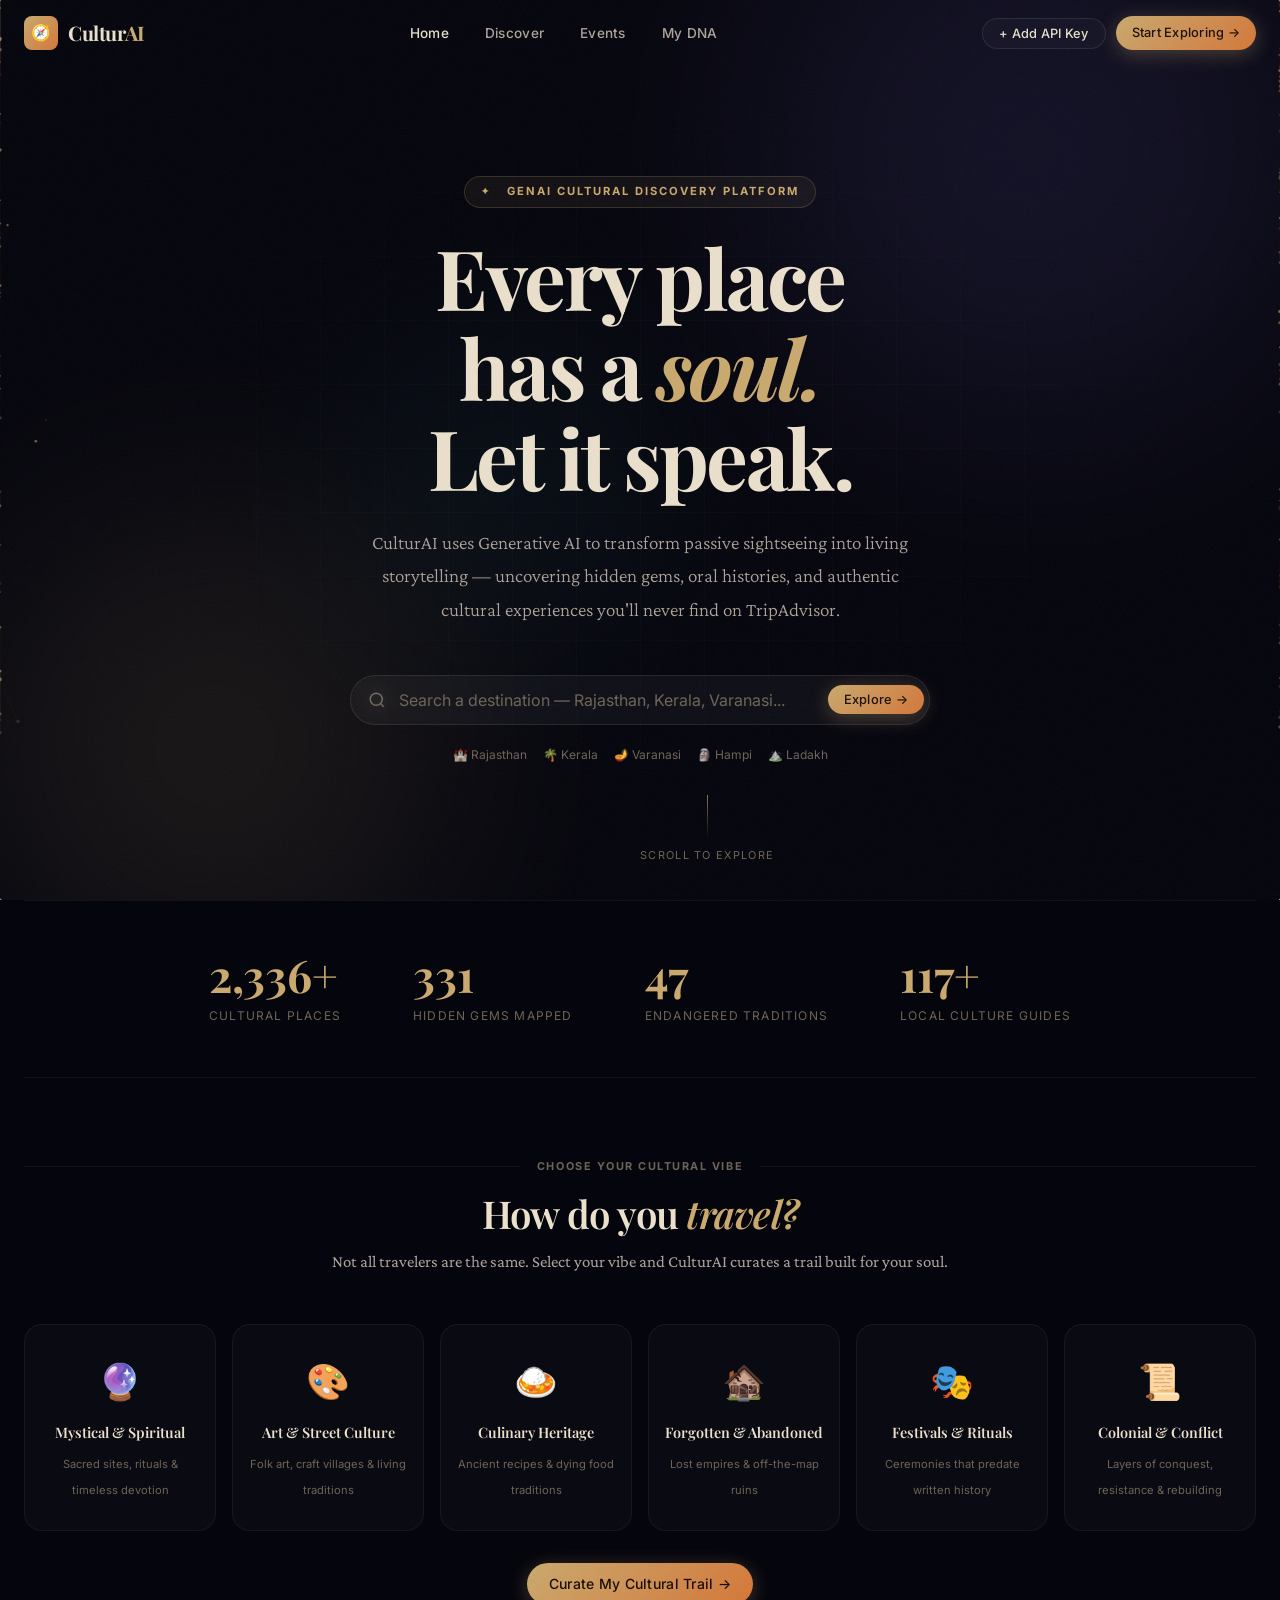
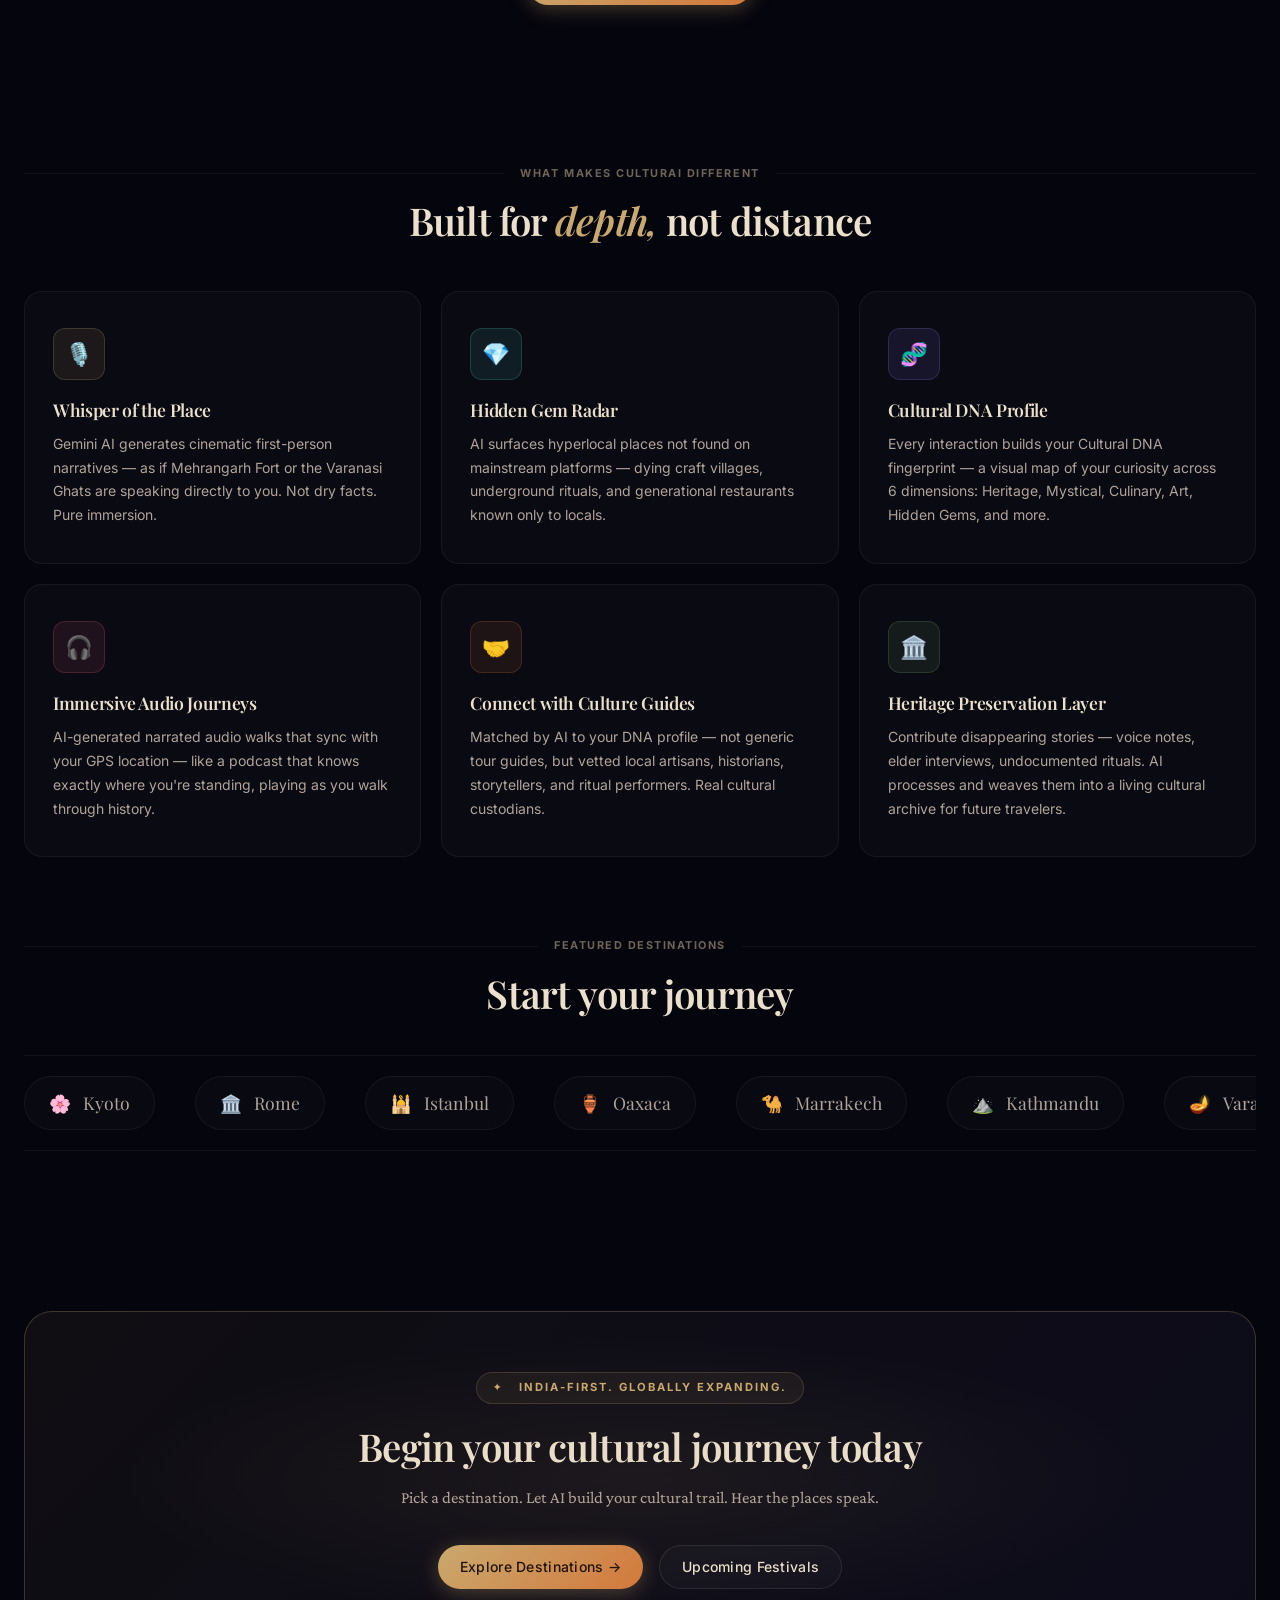
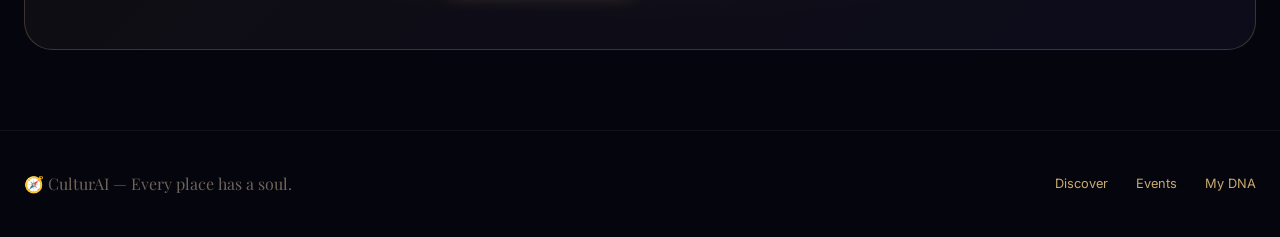
==== index.html @ 2d4a31a0 "Add files via upload" ====
<!DOCTYPE html>
<html lang="en">
<head>
  <meta charset="UTF-8" />
  <meta name="viewport" content="width=device-width, initial-scale=1.0" />
  <title>CulturAI — Every Place Has a Soul</title>
  <meta name="description" content="A GenAI-powered cultural travel platform that helps you discover hidden gems, hear the stories of ancient places, and connect with authentic cultural experiences." />
  <link rel="icon" href="data:image/svg+xml,<svg xmlns='http://www.w3.org/2000/svg' viewBox='0 0 100 100'><text y='.9em' font-size='90'>🧭</text></svg>" />
  <link rel="stylesheet" href="css/styles.css" />
</head>
<body>

<!-- ═══ NAVIGATION ═══════════════════════════════════════════ -->
<nav class="nav" id="main-nav">
  <div class="nav-inner">
    <a href="index.html" class="nav-logo">
      <div class="nav-logo-mark">🧭</div>
      <span class="nav-logo-name">Cultur<span>AI</span></span>
    </a>
    <ul class="nav-links">
      <li><a href="index.html" class="active">Home</a></li>
      <li><a href="discover.html">Discover</a></li>
      <li><a href="events.html">Events</a></li>
      <li><a href="profile.html">My DNA</a></li>
    </ul>
    <div class="nav-actions">
      <button id="api-key-btn" class="btn btn-ghost btn-sm">+ Add API Key</button>
      <a href="discover.html" class="btn btn-primary btn-sm">Start Exploring →</a>
    </div>
  </div>
</nav>

<!-- ═══ HERO ══════════════════════════════════════════════════ -->
<section class="hero">
  <div class="hero-bg">
    <div class="hero-orb hero-orb-1"></div>
    <div class="hero-orb hero-orb-2"></div>
    <div class="hero-orb hero-orb-3"></div>
    <div class="hero-grid"></div>
    <canvas id="particle-canvas" style="position:absolute;inset:0;width:100%;height:100%;"></canvas>
  </div>

  <div class="hero-content">
    <div class="hero-eyebrow anim-1">✦ &nbsp; GenAI Cultural Discovery Platform</div>

    <h1 class="hero-title anim-2">
      Every place<br />has a <em>soul.</em><br />Let it speak.
    </h1>

    <p class="hero-subtitle anim-3">
      CulturAI uses Generative AI to transform passive sightseeing into living storytelling — uncovering hidden gems, oral histories, and authentic cultural experiences you'll never find on TripAdvisor.
    </p>

    <div class="hero-search anim-4">
      <div class="search-wrap">
        <svg class="search-icon" width="18" height="18" viewBox="0 0 24 24" fill="none" stroke="currentColor" stroke-width="2"><circle cx="11" cy="11" r="8"/><path d="m21 21-4.35-4.35"/></svg>
        <input class="search-input" id="hero-search" type="text" placeholder="Search a destination — Rajasthan, Kerala, Varanasi..." autocomplete="off" />
        <button class="btn btn-primary btn-sm search-btn" id="hero-search-btn">Explore →</button>
      </div>
    </div>

    <div class="hero-search-hint anim-5">
      <span>🏰 Rajasthan</span>
      <span>🌴 Kerala</span>
      <span>🪔 Varanasi</span>
      <span>🗿 Hampi</span>
      <span>⛰️ Ladakh</span>
    </div>
  </div>

  <div class="hero-scroll">
    <div class="hero-scroll-line"></div>
    Scroll to explore
  </div>
</section>

<!-- ═══ STATS ══════════════════════════════════════════════════ -->
<div class="container">
  <div class="stat-row reveal">
    <div class="stat-item">
      <div class="stat-number" data-count="2400" data-suffix="+">2400+</div>
      <div class="stat-label">Cultural Places</div>
    </div>
    <div class="stat-item">
      <div class="stat-number" data-count="340" data-suffix="">340</div>
      <div class="stat-label">Hidden Gems Mapped</div>
    </div>
    <div class="stat-item">
      <div class="stat-number" data-count="48" data-suffix="">48</div>
      <div class="stat-label">Endangered Traditions</div>
    </div>
    <div class="stat-item">
      <div class="stat-number" data-count="120" data-suffix="+">120+</div>
      <div class="stat-label">Local Culture Guides</div>
    </div>
  </div>
</div>

<!-- ═══ VIBE SELECTOR ══════════════════════════════════════════ -->
<section class="vibe-section">
  <div class="container">
    <div class="section-eyebrow reveal">Choose Your Cultural Vibe</div>
    <h2 class="section-title reveal">How do you <em style="font-style:italic;color:var(--gold)">travel?</em></h2>
    <p class="section-sub reveal">Not all travelers are the same. Select your vibe and CulturAI curates a trail built for your soul.</p>

    <div class="vibes-grid" id="vibes-grid">
      <!-- Rendered by JS -->
    </div>

    <div style="text-align:center;margin-top:32px;" class="reveal">
      <a href="discover.html" class="btn btn-primary" id="vibe-explore-btn">Curate My Cultural Trail →</a>
    </div>
  </div>
</section>

<!-- ═══ FEATURES ════════════════════════════════════════════════ -->
<section class="section">
  <div class="container">
    <div class="section-eyebrow reveal">What Makes CulturAI Different</div>
    <h2 class="section-title reveal" style="margin-bottom:48px">Built for <em style="color:var(--gold);font-style:italic">depth,</em> not distance</h2>

    <div class="features-grid">

      <div class="feature-card reveal">
        <div class="feature-icon" style="background:rgba(201,169,110,0.1);border-color:rgba(201,169,110,0.2)">🎙️</div>
        <h3 class="feature-title">Whisper of the Place</h3>
        <p class="feature-text">Gemini AI generates cinematic first-person narratives — as if Mehrangarh Fort or the Varanasi Ghats are speaking directly to you. Not dry facts. Pure immersion.</p>
      </div>

      <div class="feature-card reveal" style="transition-delay:0.1s">
        <div class="feature-icon" style="background:rgba(78,205,196,0.1);border-color:rgba(78,205,196,0.2)">💎</div>
        <h3 class="feature-title">Hidden Gem Radar</h3>
        <p class="feature-text">AI surfaces hyperlocal places not found on mainstream platforms — dying craft villages, underground rituals, and generational restaurants known only to locals.</p>
      </div>

      <div class="feature-card reveal" style="transition-delay:0.2s">
        <div class="feature-icon" style="background:rgba(139,124,246,0.1);border-color:rgba(139,124,246,0.2)">🧬</div>
        <h3 class="feature-title">Cultural DNA Profile</h3>
        <p class="feature-text">Every interaction builds your Cultural DNA fingerprint — a visual map of your curiosity across 6 dimensions: Heritage, Mystical, Culinary, Art, Hidden Gems, and more.</p>
      </div>

      <div class="feature-card reveal" style="transition-delay:0.3s">
        <div class="feature-icon" style="background:rgba(232,98,122,0.1);border-color:rgba(232,98,122,0.2)">🎧</div>
        <h3 class="feature-title">Immersive Audio Journeys</h3>
        <p class="feature-text">AI-generated narrated audio walks that sync with your GPS location — like a podcast that knows exactly where you're standing, playing as you walk through history.</p>
      </div>

      <div class="feature-card reveal" style="transition-delay:0.1s">
        <div class="feature-icon" style="background:rgba(212,119,58,0.1);border-color:rgba(212,119,58,0.2)">🤝</div>
        <h3 class="feature-title">Connect with Culture Guides</h3>
        <p class="feature-text">Matched by AI to your DNA profile — not generic tour guides, but vetted local artisans, historians, storytellers, and ritual performers. Real cultural custodians.</p>
      </div>

      <div class="feature-card reveal" style="transition-delay:0.2s">
        <div class="feature-icon" style="background:rgba(127,176,105,0.1);border-color:rgba(127,176,105,0.2)">🏛️</div>
        <h3 class="feature-title">Heritage Preservation Layer</h3>
        <p class="feature-text">Contribute disappearing stories — voice notes, elder interviews, undocumented rituals. AI processes and weaves them into a living cultural archive for future travelers.</p>
      </div>

    </div>
  </div>
</section>

<!-- ═══ DESTINATIONS PREVIEW ═══════════════════════════════════ -->
<section class="section" style="padding-top:0">
  <div class="container">
    <div class="section-eyebrow reveal">Featured Destinations</div>
    <h2 class="section-title reveal" style="margin-bottom:40px">Start your journey</h2>

    <div style="overflow: hidden; white-space: nowrap; position: relative; padding: 20px 0; border-top: 1px solid rgba(255,255,255,0.05); border-bottom: 1px solid rgba(255,255,255,0.05);" id="dest-marquee-container">
      <div id="dest-marquee" style="display: inline-block; white-space: nowrap; animation: scrollMarquee 35s linear infinite;">
        <!-- Rendered by JS -->
      </div>
      <style>
        @keyframes scrollMarquee {
          0% { transform: translateX(0); }
          100% { transform: translateX(-50%); }
        }
        .marquee-item {
          display: inline-flex;
          align-items: center;
          gap: 12px;
          margin-right: 40px;
          padding: 12px 24px;
          background: rgba(255,255,255,0.02);
          border: 1px solid rgba(255,255,255,0.05);
          border-radius: 99px;
          font-family: var(--serif);
          font-size: 1.1rem;
          color: var(--text-2);
          text-decoration: none;
          transition: all 0.3s ease;
        }
        .marquee-item:hover {
          background: rgba(201,169,110,0.1);
          border-color: rgba(201,169,110,0.3);
          color: var(--gold);
        }
      </style>
    </div>
  </div>
</section>

<!-- ═══ CTA BANNER ══════════════════════════════════════════════ -->
<div class="container">
  <div class="cta-banner reveal">
    <div class="hero-eyebrow" style="justify-content:center;margin-bottom:20px">✦ &nbsp; India-First. Globally Expanding.</div>
    <h2 style="font-family:var(--serif);margin-bottom:16px">Begin your cultural journey today</h2>
    <p style="color:var(--text-2);margin-bottom:32px;font-family:var(--reading);font-size:1.05rem;max-width:500px;margin-left:auto;margin-right:auto;">
      Pick a destination. Let AI build your cultural trail. Hear the places speak.
    </p>
    <div style="display:flex;gap:16px;justify-content:center;flex-wrap:wrap;">
      <a href="discover.html" class="btn btn-primary">Explore Destinations →</a>
      <a href="events.html"   class="btn btn-ghost">Upcoming Festivals</a>
    </div>
  </div>
</div>

<!-- ═══ FOOTER ══════════════════════════════════════════════════ -->
<footer class="footer">
  <div class="footer-inner">
    <div class="footer-brand">🧭 CulturAI — Every place has a soul.</div>
    <div class="footer-links">
      <a href="discover.html">Discover</a>
      <a href="events.html">Events</a>
      <a href="profile.html">My DNA</a>
    </div>
  </div>
</footer>

<!-- ═══ API KEY MODAL ════════════════════════════════════════════ -->
<div class="overlay" id="api-modal">
  <div class="modal">
    <div class="modal-head">
      <div>
        <h3 style="font-family:var(--serif);margin-bottom:4px">🔑 Gemini API Key</h3>
        <p style="font-size:0.82rem;color:var(--text-2)">Enable live AI story generation</p>
      </div>
      <button class="modal-close" id="api-modal-close">✕</button>
    </div>
    <div style="background:rgba(201,169,110,0.05);border:1px solid rgba(201,169,110,0.15);border-radius:12px;padding:16px;margin-bottom:20px;font-size:0.82rem;color:var(--text-2);line-height:1.6;">
      Get your free API key from <a href="https://aistudio.google.com" target="_blank" style="color:var(--gold)">Google AI Studio →</a><br/>
      Without a key, CulturAI uses rich handcrafted stories. With a key, every story is generated live by Gemini.
    </div>
    <input class="input" id="api-key-input" type="password" placeholder="Paste your API key here" style="margin-bottom:8px;" />
    <div id="api-key-status" style="font-size:0.78rem;color:var(--text-3);margin-bottom:16px;min-height:18px;"></div>
    <div style="display:flex;gap:10px;">
      <button class="btn btn-primary" id="api-key-save" style="flex:1">Save Key</button>
      <button class="btn btn-ghost" id="api-modal-close2" style="flex:1">Cancel</button>
    </div>
  </div>
</div>

<script src="js/data.js"></script>
<script src="js/app.js"></script>
<script>
document.addEventListener('DOMContentLoaded', () => {
  // Init particles
  initParticles('particle-canvas');

  // Render vibe grid
  const vibesGrid = document.getElementById('vibes-grid');
  let selectedVibe = getParam('vibe') || '';
  CULTURAI_DATA.vibes.forEach(v => {
    const card = document.createElement('div');
    card.className = `vibe-card ${v.cls} reveal`;
    card.dataset.vibe = v.id;
    if (v.id === selectedVibe) card.classList.add('active');
    card.innerHTML = `
      <span class="vibe-icon">${v.emoji}</span>
      <span class="vibe-name">${v.name}</span>
      <span class="vibe-desc">${v.desc}</span>
    `;
    card.addEventListener('click', () => {
      document.querySelectorAll('.vibe-card').forEach(c => c.classList.remove('active'));
      card.classList.add('active');
      selectedVibe = v.id;
    });
    vibesGrid.appendChild(card);
  });

  // Vibe explore button
  document.getElementById('vibe-explore-btn').addEventListener('click', e => {
    if (selectedVibe) {
      e.preventDefault();
      window.location.href = `discover.html?vibe=${selectedVibe}&dest=rajasthan`;
    }
  });

  // Hero search
  const searchInput = document.getElementById('hero-search');
  const searchBtn   = document.getElementById('hero-search-btn');
  function doSearch() {
    const val = searchInput.value.trim().toLowerCase();
    if (!val) return;
    const dest = CULTURAI_DATA.destinations.find(d => d.name.toLowerCase().includes(val));
    const id = dest ? dest.id : encodeURIComponent(val);
    window.location.href = `discover.html?dest=${id}&vibe=${selectedVibe||''}`;
  }
  searchBtn.addEventListener('click', doSearch);
  searchInput.addEventListener('keydown', e => { if (e.key === 'Enter') doSearch(); });

  // Scrolling Cities Marquee
  const cities = [
    {n: 'Kyoto', e: '🌸'}, {n: 'Rome', e: '🏛️'}, {n: 'Istanbul', e: '🕌'}, 
    {n: 'Oaxaca', e: '🏺'}, {n: 'Marrakech', e: '🐪'}, {n: 'Kathmandu', e: '⛰️'}, 
    {n: 'Varanasi', e: '🪔'}, {n: 'Havana', e: '💃'}, {n: 'Cusco', e: '🦙'}, 
    {n: 'Rajasthan', e: '🐪'}, {n: 'Bali', e: '🌺'}, {n: 'Athens', e: '🏛️'}, 
    {n: 'Cairo', e: '🏜️'}, {n: 'Bhutan', e: '🐉'}, {n: 'Kerala', e: '🌴'}, 
    {n: 'Lisbon', e: '🚋'}, {n: 'Jerusalem', e: '🕍'}, {n: 'Petra', e: '🏺'},
    {n: 'Luang Prabang', e: '🛕'}, {n: 'Seville', e: '🎸'}
  ];
  
  const marquee = document.getElementById('dest-marquee');
  // Duplicate the list so it scrolls seamlessly
  const marqueeCities = [...cities, ...cities];
  
  marqueeCities.forEach((city) => {
    const link = document.createElement('a');
    link.href = `discover.html?dest=${encodeURIComponent(city.n.toLowerCase())}`;
    link.className = 'marquee-item';
    link.innerHTML = `<span>${city.e}</span> <span>${city.n}</span>`;
    marquee.appendChild(link);
  });

  // Animate counters when visible
  const statRow = document.querySelector('.stat-row');
  if (statRow) {
    const obs = new IntersectionObserver((entries) => {
      if (entries[0].isIntersecting) { animateCounters(); obs.disconnect(); }
    }, { threshold: 0.5 });
    obs.observe(statRow);
  }

  // API modal close 2
  const close2 = document.getElementById('api-modal-close2');
  if (close2) close2.addEventListener('click', () => document.getElementById('api-modal').classList.remove('open'));

  initReveal();
});
</script>
</body>
</html>
---- css/styles.css ----
/* ============================================================
   CULTURAI — Design System
   Dark Academia × Modern Travel
   ============================================================ */

@import url('https://fonts.googleapis.com/css2?family=Playfair+Display:ital,wght@0,400;0,500;0,600;0,700;1,400;1,500&family=Inter:wght@300;400;500;600&family=Crimson+Pro:ital,wght@0,300;0,400;1,300;1,400&display=swap');

/* === DESIGN TOKENS === */
:root {
  --bg-void:      #05050D;
  --bg-deep:      #080812;
  --bg-surface:   #0D0D1A;
  --bg-elevated:  #121220;
  --bg-card:      rgba(255,255,255,0.025);
  --bg-card-hov:  rgba(255,255,255,0.05);
  --bg-glass:     rgba(10,10,22,0.75);

  --gold:         #C9A96E;
  --gold-br:      #E8C47A;
  --gold-dim:     #8A7249;
  --amber:        #D4773A;
  --purple:       #8B7CF6;
  --purple-br:    #A89DF8;
  --teal:         #4ECDC4;
  --rose:         #E8627A;
  --sage:         #7FB069;

  --text-1:       #EAE0CC;
  --text-2:       #B0A49A;
  --text-3:       #6E6458;
  --text-w:       #D4C4A8;

  --border-f:     rgba(255,255,255,0.05);
  --border-s:     rgba(255,255,255,0.09);
  --border-m:     rgba(255,255,255,0.16);
  --border-g:     rgba(201,169,110,0.25);
  --border-gb:    rgba(201,169,110,0.5);

  --serif:        'Playfair Display', Georgia, serif;
  --sans:         'Inter', system-ui, -apple-system, sans-serif;
  --reading:      'Crimson Pro', Georgia, serif;

  --r-sm:  6px;
  --r-md:  12px;
  --r-lg:  18px;
  --r-xl:  28px;
  --r-f:   9999px;

  --sh-md: 0 4px 20px rgba(0,0,0,0.5);
  --sh-lg: 0 8px 40px rgba(0,0,0,0.65);
  --glow-g: 0 0 35px rgba(201,169,110,0.2);
  --glow-gs: 0 0 60px rgba(201,169,110,0.38);
  --glow-p: 0 0 30px rgba(139,124,246,0.25);
  --glow-t: 0 0 30px rgba(78,205,196,0.2);

  --ease-out: cubic-bezier(0.0,0.0,0.2,1);
  --ease-io:  cubic-bezier(0.4,0.0,0.2,1);
  --tf: 150ms var(--ease-out);
  --tm: 300ms var(--ease-io);
  --ts: 600ms var(--ease-io);

  --z-nav:    100;
  --z-modal: 1000;
  --z-grain: 9999;
}

/* === RESET === */
*,*::before,*::after { box-sizing:border-box; margin:0; padding:0; }
html { scroll-behavior:smooth; -webkit-font-smoothing:antialiased; }
body {
  background: var(--bg-void);
  color: var(--text-1);
  font-family: var(--sans);
  font-size: 16px;
  line-height: 1.6;
  min-height: 100vh;
  overflow-x: hidden;
}

/* === GRAIN OVERLAY === */
body::after {
  content:'';
  position:fixed;
  inset:0;
  pointer-events:none;
  z-index: var(--z-grain);
  opacity:0.04;
  background-image:url("data:image/svg+xml,%3Csvg xmlns='http://www.w3.org/2000/svg' width='300' height='300'%3E%3Cfilter id='n'%3E%3CfeTurbulence type='fractalNoise' baseFrequency='0.85' numOctaves='4' stitchTiles='stitch'/%3E%3C/filter%3E%3Crect width='300' height='300' filter='url(%23n)'/%3E%3C/svg%3E");
}

/* === SELECTION / SCROLLBAR === */
::selection { background:rgba(201,169,110,0.28); color:var(--text-1); }
::-webkit-scrollbar { width:5px; }
::-webkit-scrollbar-track { background:var(--bg-deep); }
::-webkit-scrollbar-thumb { background:var(--border-s); border-radius:var(--r-f); }
::-webkit-scrollbar-thumb:hover { background:var(--gold-dim); }

/* === TYPOGRAPHY === */
h1,h2,h3 { font-family:var(--serif); font-weight:600; line-height:1.15; letter-spacing:-0.02em; }
h1 { font-size:clamp(2.5rem,5vw,4.5rem); }
h2 { font-size:clamp(1.8rem,3vw,2.8rem); }
h3 { font-size:clamp(1.1rem,2vw,1.4rem); }
p  { line-height:1.7; }
a  { color:var(--gold); text-decoration:none; transition:color var(--tf); }
a:hover { color:var(--gold-br); }

/* === LAYOUT === */
.container { max-width:1280px; margin:0 auto; padding:0 24px; }
.section   { padding:80px 0; }

/* === NAVIGATION === */
.nav {
  position:fixed; top:0; left:0; right:0;
  z-index:var(--z-nav);
  padding:16px 0;
  transition:background var(--tm), backdrop-filter var(--tm), border-color var(--tm);
  border-bottom:1px solid transparent;
}
.nav.scrolled {
  background:var(--bg-glass);
  backdrop-filter:blur(24px);
  -webkit-backdrop-filter:blur(24px);
  border-bottom-color:var(--border-f);
}
.nav-inner {
  display:flex; align-items:center; justify-content:space-between;
  max-width:1280px; margin:0 auto; padding:0 24px;
}
.nav-logo { display:flex; align-items:center; gap:10px; text-decoration:none; }
.nav-logo-mark {
  width:34px; height:34px;
  background:linear-gradient(135deg,var(--gold),var(--amber));
  border-radius:8px;
  display:flex; align-items:center; justify-content:center;
  font-size:16px; flex-shrink:0;
}
.nav-logo-name {
  font-family:var(--serif); font-size:1.25rem; font-weight:700;
  color:var(--text-1); letter-spacing:-0.02em;
}
.nav-logo-name span { color:var(--gold); }
.nav-links { display:flex; align-items:center; gap:36px; list-style:none; }
.nav-links a {
  font-size:0.85rem; font-weight:500; color:var(--text-2);
  transition:color var(--tf); letter-spacing:0.02em;
}
.nav-links a:hover,.nav-links a.active { color:var(--text-1); }
.nav-actions { display:flex; align-items:center; gap:10px; }

/* === BUTTONS === */
.btn {
  display:inline-flex; align-items:center; gap:8px;
  padding:10px 22px; border-radius:var(--r-f);
  font-family:var(--sans); font-size:0.875rem; font-weight:500;
  letter-spacing:0.02em; cursor:pointer; transition:all var(--tm);
  border:none; outline:none; text-decoration:none; white-space:nowrap;
}
.btn-primary {
  background:linear-gradient(135deg,var(--gold),var(--amber));
  color:#1A0F05;
  box-shadow:0 4px 20px rgba(201,169,110,0.32);
}
.btn-primary:hover { transform:translateY(-2px); box-shadow:0 6px 30px rgba(201,169,110,0.48); color:#1A0F05; }
.btn-ghost {
  background:var(--bg-card); color:var(--text-1);
  border:1px solid var(--border-s);
}
.btn-ghost:hover { background:var(--bg-card-hov); border-color:var(--border-m); color:var(--text-1); }
.btn-outline {
  background:transparent; color:var(--gold);
  border:1px solid var(--border-g);
}
.btn-outline:hover { background:rgba(201,169,110,0.07); border-color:var(--border-gb); color:var(--gold-br); }
.btn-sm { padding:7px 16px; font-size:0.8rem; }

/* === CARDS === */
.card {
  background:var(--bg-card); border:1px solid var(--border-f);
  border-radius:var(--r-lg); padding:24px;
  transition:all var(--tm); position:relative; overflow:hidden;
}
.card:hover {
  background:var(--bg-card-hov); border-color:var(--border-s);
  transform:translateY(-2px); box-shadow:var(--sh-lg);
}

/* === BADGES === */
.badge {
  display:inline-flex; align-items:center; gap:4px;
  padding:3px 10px; border-radius:var(--r-f);
  font-size:0.7rem; font-weight:600; letter-spacing:0.05em; text-transform:uppercase;
}
.badge-gold   { background:rgba(201,169,110,0.1); color:var(--gold);    border:1px solid rgba(201,169,110,0.2); }
.badge-purple { background:rgba(139,124,246,0.1); color:var(--purple-br); border:1px solid rgba(139,124,246,0.2); }
.badge-teal   { background:rgba(78,205,196,0.1);  color:var(--teal);    border:1px solid rgba(78,205,196,0.2); }
.badge-rose   { background:rgba(232,98,122,0.1);  color:var(--rose);    border:1px solid rgba(232,98,122,0.2); }
.badge-sage   { background:rgba(127,176,105,0.1); color:var(--sage);    border:1px solid rgba(127,176,105,0.2); }
.badge-amber  { background:rgba(212,119,58,0.1);  color:var(--amber);   border:1px solid rgba(212,119,58,0.2); }

/* === INPUT === */
.input {
  width:100%; background:rgba(255,255,255,0.04);
  border:1px solid var(--border-s); border-radius:var(--r-md);
  padding:12px 16px; color:var(--text-1);
  font-family:var(--sans); font-size:0.9rem;
  transition:all var(--tf); outline:none;
}
.input:focus { border-color:var(--gold-dim); box-shadow:0 0 0 3px rgba(201,169,110,0.1); }
.input::placeholder { color:var(--text-3); }

/* === SEARCH BAR === */
.search-wrap { position:relative; display:flex; align-items:center; }
.search-input {
  background:rgba(255,255,255,0.04); border:1px solid var(--border-s);
  border-radius:var(--r-f); padding:14px 22px; padding-left:48px;
  color:var(--text-1); font-size:1rem; font-family:var(--sans);
  width:100%; outline:none; transition:all var(--tm);
  backdrop-filter:blur(10px);
}
.search-input:focus {
  background:rgba(255,255,255,0.06);
  border-color:var(--border-g);
  box-shadow:var(--glow-g),0 0 0 3px rgba(201,169,110,0.08);
}
.search-input::placeholder { color:var(--text-3); }
.search-icon { position:absolute; left:18px; color:var(--text-3); pointer-events:none; }
.search-btn  { position:absolute; right:6px; }

/* ============================================================
   LANDING PAGE
   ============================================================ */

/* Hero */
.hero {
  position:relative; min-height:100vh;
  display:flex; flex-direction:column;
  align-items:center; justify-content:center;
  text-align:center;
  padding:120px 24px 80px;
  overflow:hidden;
}
.hero-bg { position:absolute; inset:0; z-index:0; }
.hero-orb {
  position:absolute; border-radius:50%;
  filter:blur(90px); opacity:0.13;
  animation:float 10s ease-in-out infinite;
}
.hero-orb-1 { width:650px; height:650px; background:radial-gradient(circle,var(--purple),transparent); top:-180px; right:-80px; }
.hero-orb-2 { width:550px; height:550px; background:radial-gradient(circle,var(--gold),transparent); bottom:-120px; left:-60px; animation-delay:-5s; }
.hero-orb-3 { width:350px; height:350px; background:radial-gradient(circle,var(--teal),transparent); top:35%; left:25%; animation-delay:-2.5s; opacity:0.07; }
.hero-grid {
  position:absolute; inset:0;
  background-image:
    linear-gradient(rgba(255,255,255,0.018) 1px, transparent 1px),
    linear-gradient(90deg, rgba(255,255,255,0.018) 1px, transparent 1px);
  background-size:64px 64px;
  mask-image:radial-gradient(ellipse at center, black 20%, transparent 75%);
}
.hero-content { position:relative; z-index:1; max-width:860px; }
.hero-eyebrow {
  display:inline-flex; align-items:center; gap:8px;
  font-size:0.7rem; font-weight:700; letter-spacing:0.18em; text-transform:uppercase;
  color:var(--gold); margin-bottom:24px;
  padding:6px 16px;
  background:rgba(201,169,110,0.07);
  border:1px solid rgba(201,169,110,0.2);
  border-radius:var(--r-f);
}
.hero-title {
  font-family:var(--serif);
  font-size:clamp(3rem,6.5vw,5.8rem);
  font-weight:700; line-height:1.08;
  letter-spacing:-0.03em;
  margin-bottom:24px; color:var(--text-1);
}
.hero-title em { font-style:italic; color:var(--gold); }
.hero-subtitle {
  font-size:clamp(1rem,2vw,1.2rem); color:var(--text-2);
  max-width:580px; margin:0 auto 48px;
  font-family:var(--reading); font-weight:300; line-height:1.75;
}
.hero-search { max-width:580px; margin:0 auto 20px; }
.hero-search-hint {
  font-size:0.75rem; color:var(--text-3);
  display:flex; justify-content:center; gap:16px;
}
.hero-scroll {
  position:absolute; bottom:36px; left:50%;
  transform:translateX(-50%);
  display:flex; flex-direction:column; align-items:center; gap:8px;
  color:var(--text-3); font-size:0.68rem; letter-spacing:0.12em; text-transform:uppercase;
  animation:fadeInUp 1s ease both 1.8s;
}
.hero-scroll-line {
  width:1px; height:44px;
  background:linear-gradient(var(--gold-dim),transparent);
  animation:pulse 2.5s ease infinite;
}

/* Vibe Selector */
.vibe-section { padding:80px 0; }
.section-eyebrow {
  display:flex; align-items:center; gap:16px;
  font-size:0.68rem; font-weight:700; letter-spacing:0.14em;
  text-transform:uppercase; color:var(--text-3);
  margin-bottom:16px;
}
.section-eyebrow::before,.section-eyebrow::after { content:''; flex:1; height:1px; background:var(--border-f); }
.section-title { font-family:var(--serif); text-align:center; margin-bottom:12px; }
.section-sub   { text-align:center; color:var(--text-2); margin-bottom:48px; font-family:var(--reading); font-size:1.05rem; }

.vibes-grid { display:grid; grid-template-columns:repeat(6,1fr); gap:16px; }
.vibe-card {
  cursor:pointer; border-radius:var(--r-lg); padding:28px 16px;
  text-align:center; border:1px solid var(--border-f);
  transition:all 0.4s cubic-bezier(0.4,0,0.2,1);
  position:relative; overflow:hidden; user-select:none;
  background:var(--bg-card);
}
.vibe-card::before {
  content:''; position:absolute; inset:0; opacity:0;
  transition:opacity 0.4s ease; pointer-events:none;
}
.vibe-card:hover::before,.vibe-card.active::before { opacity:1; }
.vibe-card:hover,.vibe-card.active { transform:translateY(-5px); }

.vibe-mystical::before  { background:radial-gradient(circle at center,rgba(139,124,246,0.18),transparent 70%); }
.vibe-mystical:hover,.vibe-mystical.active { border-color:rgba(139,124,246,0.45); box-shadow:0 0 32px rgba(139,124,246,0.18); }

.vibe-art::before       { background:radial-gradient(circle at center,rgba(212,119,58,0.18),transparent 70%); }
.vibe-art:hover,.vibe-art.active { border-color:rgba(212,119,58,0.45); box-shadow:0 0 32px rgba(212,119,58,0.18); }

.vibe-culinary::before  { background:radial-gradient(circle at center,rgba(201,169,110,0.18),transparent 70%); }
.vibe-culinary:hover,.vibe-culinary.active { border-color:rgba(201,169,110,0.45); box-shadow:var(--glow-g); }

.vibe-forgotten::before { background:radial-gradient(circle at center,rgba(78,205,196,0.18),transparent 70%); }
.vibe-forgotten:hover,.vibe-forgotten.active { border-color:rgba(78,205,196,0.45); box-shadow:var(--glow-t); }

.vibe-festivals::before { background:radial-gradient(circle at center,rgba(232,98,122,0.18),transparent 70%); }
.vibe-festivals:hover,.vibe-festivals.active { border-color:rgba(232,98,122,0.45); box-shadow:0 0 32px rgba(232,98,122,0.18); }

.vibe-colonial::before  { background:radial-gradient(circle at center,rgba(127,176,105,0.18),transparent 70%); }
.vibe-colonial:hover,.vibe-colonial.active { border-color:rgba(127,176,105,0.45); box-shadow:0 0 32px rgba(127,176,105,0.18); }

.vibe-icon { font-size:2.2rem; margin-bottom:12px; display:block; transition:transform 0.4s ease; }
.vibe-card:hover .vibe-icon { transform:scale(1.18) rotate(-4deg); }
.vibe-name { font-family:var(--serif); font-size:0.9rem; font-weight:600; color:var(--text-1); display:block; margin-bottom:6px; }
.vibe-desc { font-size:0.7rem; color:var(--text-3); line-height:1.45; }

/* Features */
.features-grid { display:grid; grid-template-columns:repeat(3,1fr); gap:20px; }
.feature-card {
  background:var(--bg-card); border:1px solid var(--border-f);
  border-radius:var(--r-lg); padding:36px 28px;
  transition:all var(--tm); position:relative; overflow:hidden;
}
.feature-card::after {
  content:''; position:absolute; top:0; left:0; right:0;
  height:1px; background:linear-gradient(90deg,transparent,var(--gold),transparent);
  opacity:0; transition:opacity var(--tm);
}
.feature-card:hover::after { opacity:1; }
.feature-card:hover { background:var(--bg-card-hov); transform:translateY(-4px); box-shadow:var(--sh-md); }
.feature-icon {
  width:52px; height:52px; border-radius:var(--r-md);
  display:flex; align-items:center; justify-content:center;
  font-size:1.4rem; margin-bottom:20px; border:1px solid var(--border-f);
}
.feature-title { font-family:var(--serif); font-size:1.1rem; margin-bottom:12px; }
.feature-text  { font-size:0.875rem; color:var(--text-2); line-height:1.7; }

/* Stats */
.stat-row {
  display:flex; justify-content:center; gap:72px;
  padding:52px 0; border-top:1px solid var(--border-f); border-bottom:1px solid var(--border-f);
}
.stat-number { font-family:var(--serif); font-size:2.8rem; font-weight:700; color:var(--gold); line-height:1; margin-bottom:8px; }
.stat-label  { font-size:0.75rem; color:var(--text-3); text-transform:uppercase; letter-spacing:0.1em; }

/* CTA Banner */
.cta-banner {
  background:linear-gradient(135deg,rgba(201,169,110,0.06),rgba(139,124,246,0.06));
  border:1px solid var(--border-g); border-radius:var(--r-xl);
  padding:60px 48px; text-align:center;
  margin:80px 0; position:relative; overflow:hidden;
}
.cta-banner::before {
  content:''; position:absolute; inset:0;
  background:radial-gradient(ellipse at center,rgba(201,169,110,0.08),transparent 60%);
  pointer-events:none;
}

/* ============================================================
   DISCOVER PAGE
   ============================================================ */
.discover-layout {
  display:grid; grid-template-columns:420px 1fr;
  height:calc(100vh - 68px); margin-top:68px;
}
.trail-panel {
  background:var(--bg-surface); border-right:1px solid var(--border-f);
  display:flex; flex-direction:column; overflow:hidden;
}
.trail-header { padding:20px; border-bottom:1px solid var(--border-f); flex-shrink:0; }
.trail-meta { display:flex; align-items:center; gap:8px; margin-bottom:10px; font-size:0.75rem; color:var(--text-3); }
.trail-title { font-family:var(--serif); font-size:1.4rem; margin-bottom:6px; }
.trail-sub   { font-size:0.82rem; color:var(--text-2); font-family:var(--reading); }
.trail-tabs  { display:flex; gap:4px; padding:12px 16px 0; }
.trail-tab {
  padding:6px 14px; border-radius:var(--r-f); font-size:0.75rem; font-weight:500;
  border:1px solid var(--border-f); background:none; color:var(--text-3); cursor:pointer;
  transition:all var(--tf);
}
.trail-tab.active { background:rgba(201,169,110,0.1); color:var(--gold); border-color:var(--border-g); }
.trail-list { flex:1; overflow-y:auto; padding:12px; display:flex; flex-direction:column; gap:10px; }

.place-card {
  background:var(--bg-card); border:1px solid var(--border-f);
  border-radius:var(--r-md); padding:14px; cursor:pointer;
  transition:all var(--tm); display:flex; gap:14px; align-items:flex-start;
}
.place-card:hover { background:var(--bg-card-hov); border-color:var(--border-g); transform:translateX(4px); box-shadow:var(--glow-g); }
.place-card.active { background:rgba(201,169,110,0.07); border-color:var(--border-gb); }
.place-thumb {
  width:60px; height:60px; border-radius:var(--r-sm); flex-shrink:0;
  background:var(--bg-elevated); display:flex; align-items:center; justify-content:center;
  font-size:1.6rem; border:1px solid var(--border-f);
}
.place-body  { flex:1; min-width:0; }
.place-name  { font-family:var(--serif); font-size:0.95rem; font-weight:600; color:var(--text-1); margin-bottom:3px; white-space:nowrap; overflow:hidden; text-overflow:ellipsis; }
.place-loc   { font-size:0.7rem; color:var(--text-3); margin-bottom:6px; }
.place-snip  { font-size:0.78rem; color:var(--text-2); line-height:1.5; display:-webkit-box; -webkit-line-clamp:2; -webkit-box-orient:vertical; overflow:hidden; }
.place-tags  { display:flex; flex-wrap:wrap; gap:4px; margin-top:8px; }
.tag { font-size:0.62rem; padding:2px 8px; border-radius:var(--r-f); background:rgba(255,255,255,0.04); color:var(--text-3); border:1px solid var(--border-f); }

/* Map */
.map-panel { position:relative; }
#map { width:100%; height:100%; }
.map-overlay {
  position:absolute; top:16px; right:16px;
  background:var(--bg-glass); backdrop-filter:blur(20px);
  border:1px solid var(--border-s); border-radius:var(--r-lg);
  padding:16px; max-width:230px; z-index:10;
}
.map-overlay-title { font-family:var(--serif); font-size:0.95rem; margin-bottom:6px; }
.map-overlay-sub   { font-size:0.75rem; color:var(--text-2); font-family:var(--reading); line-height:1.5; }

/* Hidden Gems */
.gems-section { padding:8px; border-top:1px solid var(--border-f); }
.gems-label {
  font-size:0.62rem; font-weight:700; letter-spacing:0.16em; text-transform:uppercase;
  color:var(--teal); margin:14px 8px 10px;
  display:flex; align-items:center; gap:8px;
}
.gem-card {
  background:rgba(78,205,196,0.04); border:1px solid rgba(78,205,196,0.12);
  border-radius:var(--r-md); padding:10px 14px; margin-bottom:8px;
  cursor:pointer; transition:all var(--tm);
  display:flex; gap:10px; align-items:flex-start;
}
.gem-card:hover { background:rgba(78,205,196,0.09); border-color:rgba(78,205,196,0.32); }
.gem-icon { font-size:1.1rem; flex-shrink:0; margin-top:1px; }
.gem-name { font-size:0.82rem; font-weight:600; color:var(--text-1); margin-bottom:2px; }
.gem-desc { font-size:0.7rem; color:var(--text-3); line-height:1.4; }

/* Leaflet overrides */
.leaflet-container { background:var(--bg-deep) !important; font-family:var(--sans) !important; }
.leaflet-popup-content-wrapper {
  background:var(--bg-surface) !important;
  border:1px solid var(--border-s) !important;
  border-radius:var(--r-md) !important;
  color:var(--text-1) !important;
  box-shadow:var(--sh-lg) !important;
}
.leaflet-popup-tip { background:var(--bg-surface) !important; }
.leaflet-popup-content { margin:12px 16px !important; }
.leaflet-popup-close-button { color:var(--text-2) !important; }
.leaflet-control-zoom { border:1px solid var(--border-s) !important; }
.leaflet-control-zoom a {
  background:var(--bg-surface) !important; color:var(--text-2) !important;
  border-bottom:1px solid var(--border-f) !important;
}
.leaflet-control-zoom a:hover { background:var(--bg-elevated) !important; color:var(--text-1) !important; }
.leaflet-attribution-flag { display:none !important; }
.leaflet-control-attribution {
  background:rgba(8,8,18,0.8) !important; color:var(--text-3) !important;
  font-size:10px !important; backdrop-filter:blur(4px);
}

.custom-pin {
  width:32px; height:32px;
  background:linear-gradient(135deg,var(--gold),var(--amber));
  border-radius:50% 50% 50% 0; transform:rotate(-45deg);
  border:2px solid rgba(255,255,255,0.15);
  box-shadow:0 0 18px rgba(201,169,110,0.45), 0 2px 8px rgba(0,0,0,0.5);
  cursor:pointer; transition:all var(--tf);
  display:flex; align-items:center; justify-content:center;
}
.custom-pin-inner { transform:rotate(45deg); font-size:0.85rem; }
.gem-pin { background:linear-gradient(135deg,var(--teal),#2BA9A0); }
.gem-pin { box-shadow:0 0 18px rgba(78,205,196,0.45), 0 2px 8px rgba(0,0,0,0.5); }

/* ============================================================
   PLACE / WHISPER PAGE
   ============================================================ */
.place-hero {
  position:relative; height:58vh; min-height:420px;
  overflow:hidden; display:flex; align-items:flex-end;
  margin-top:68px;
}
.place-hero-emoji {
  position:absolute; inset:0;
  display:flex; align-items:center; justify-content:center;
  font-size:16rem; opacity:0.055; user-select:none;
  animation:float 12s ease-in-out infinite;
}
.place-hero-grad {
  position:absolute; bottom:0; left:0; right:0; height:75%;
  background:linear-gradient(transparent,var(--bg-void));
}
.place-hero-content {
  position:relative; z-index:1; width:100%;
  padding:40px 24px; max-width:1280px; margin:0 auto;
}
.place-hero-eyebrow { display:flex; align-items:center; gap:12px; margin-bottom:16px; }
.place-hero-title { font-family:var(--serif); font-size:clamp(2.5rem,5vw,4rem); line-height:1.08; margin-bottom:16px; }
.place-hero-sub { font-family:var(--reading); font-size:1.05rem; color:var(--text-2); font-weight:300; max-width:560px; }

.place-layout {
  display:grid; grid-template-columns:1fr 340px;
  gap:40px; max-width:1280px; margin:0 auto;
  padding:40px 24px 80px; align-items:start;
}

/* Whisper */
.whisper-box {
  background:linear-gradient(135deg,rgba(201,169,110,0.04),rgba(139,124,246,0.03));
  border:1px solid var(--border-g); border-radius:var(--r-xl);
  padding:40px; margin-bottom:32px; position:relative; overflow:hidden;
}
.whisper-box::before {
  content:'"'; position:absolute; top:-30px; left:24px;
  font-family:var(--serif); font-size:16rem; color:var(--gold-dim);
  opacity:0.07; line-height:1; pointer-events:none;
}
.whisper-head { display:flex; align-items:center; gap:12px; margin-bottom:24px; }
.whisper-chip {
  width:34px; height:34px;
  background:linear-gradient(135deg,rgba(201,169,110,0.18),rgba(201,169,110,0.05));
  border:1px solid var(--border-g); border-radius:8px;
  display:flex; align-items:center; justify-content:center; font-size:0.95rem;
}
.whisper-label { font-size:0.65rem; font-weight:700; letter-spacing:0.16em; text-transform:uppercase; color:var(--gold-dim); }
.whisper-sublabel { font-family:var(--serif); font-size:0.85rem; font-style:italic; color:var(--text-2); }

.whisper-text {
  font-family:var(--reading); font-size:1.12rem; line-height:1.92;
  color:var(--text-w); font-weight:300; position:relative; z-index:1;
}
.whisper-text p { margin-bottom:16px; }
.whisper-text p:last-child { margin-bottom:0; }
.whisper-cursor {
  display:inline-block; width:2px; height:1em;
  background:var(--gold); margin-left:2px;
  animation:blink 1.3s ease infinite;
  vertical-align:text-bottom;
}

/* Audio Player */
.audio-player {
  background:var(--bg-card); border:1px solid var(--border-s);
  border-radius:var(--r-lg); padding:20px; margin-bottom:32px;
}
.audio-head { display:flex; align-items:center; justify-content:space-between; margin-bottom:16px; }
.audio-title { font-size:0.875rem; font-weight:600; color:var(--text-1); }
.audio-dur   { font-size:0.72rem; color:var(--text-3); font-variant-numeric:tabular-nums; }
.waveform { display:flex; align-items:center; gap:2px; height:36px; margin-bottom:16px; cursor:pointer; }
.wf-bar { flex:1; background:var(--border-f); border-radius:2px; transition:background var(--tf), transform var(--tf); transform-origin:bottom; }
.wf-bar.played { background:var(--gold); }
.wf-bar.playing { background:var(--gold-br); animation:wfPulse 0.5s ease infinite alternate; }
.audio-controls { display:flex; align-items:center; gap:16px; }
.audio-btn {
  background:none; border:none; color:var(--text-2); cursor:pointer;
  transition:color var(--tf); padding:4px;
  display:flex; align-items:center; justify-content:center;
}
.audio-btn:hover { color:var(--text-1); }
.audio-play {
  width:38px; height:38px; flex-shrink:0;
  background:linear-gradient(135deg,var(--gold),var(--amber));
  border-radius:50%; color:#1A0F05 !important;
  box-shadow:0 0 18px rgba(201,169,110,0.35);
  font-size:1rem; transition:all var(--tm) !important;
}
.audio-play:hover { transform:scale(1.08) !important; box-shadow:var(--glow-gs) !important; }
.audio-prog { flex:1; height:3px; background:var(--border-f); border-radius:var(--r-f); cursor:pointer; position:relative; }
.audio-prog-fill {
  height:100%; background:linear-gradient(90deg,var(--gold),var(--amber));
  border-radius:var(--r-f); width:0;
  transition:width 0.15s linear;
}

/* Timeline */
.timeline { position:relative; padding-left:32px; }
.timeline::before {
  content:''; position:absolute; left:11px; top:4px; bottom:4px;
  width:1px; background:linear-gradient(var(--border-g),transparent);
}
.tl-item { position:relative; margin-bottom:24px; }
.tl-dot {
  position:absolute; left:-32px; top:5px;
  width:12px; height:12px; border-radius:50%;
  background:var(--gold-dim); border:2px solid var(--bg-void);
  box-shadow:0 0 8px rgba(201,169,110,0.3);
}
.tl-year { font-size:0.68rem; font-weight:700; letter-spacing:0.1em; color:var(--gold-dim); text-transform:uppercase; margin-bottom:4px; }
.tl-text { font-family:var(--reading); font-size:0.88rem; color:var(--text-2); line-height:1.6; }

/* Sidebar */
.sidebar-card { background:var(--bg-card); border:1px solid var(--border-f); border-radius:var(--r-lg); padding:20px; margin-bottom:16px; }
.sidebar-ttl { font-size:0.68rem; font-weight:700; letter-spacing:0.14em; text-transform:uppercase; color:var(--text-3); margin-bottom:16px; }
.guide-row { display:flex; align-items:center; gap:12px; padding:10px 0; border-bottom:1px solid var(--border-f); }
.guide-row:last-child { border-bottom:none; padding-bottom:0; }
.guide-avatar {
  width:38px; height:38px; border-radius:50%;
  background:var(--bg-elevated); border:1px solid var(--border-s);
  display:flex; align-items:center; justify-content:center;
  font-size:1.1rem; flex-shrink:0;
}
.guide-info { flex:1; min-width:0; }
.guide-name { font-size:0.82rem; font-weight:600; color:var(--text-1); }
.guide-role { font-size:0.68rem; color:var(--text-3); }
.guide-stars { font-size:0.72rem; color:var(--gold); }

/* ============================================================
   PROFILE / DNA PAGE
   ============================================================ */
.profile-page { padding-top:88px; min-height:100vh; }
.profile-header {
  text-align:center; padding:48px 24px 32px;
  border-bottom:1px solid var(--border-f); margin-bottom:40px;
}
.profile-avatar {
  width:80px; height:80px; border-radius:50%;
  background:linear-gradient(135deg,rgba(201,169,110,0.2),rgba(139,124,246,0.2));
  border:2px solid var(--border-g); margin:0 auto 16px;
  display:flex; align-items:center; justify-content:center; font-size:2.2rem;
}
.dna-grid {
  display:grid; grid-template-columns:1fr 1fr;
  gap:32px; max-width:1280px; margin:0 auto; padding:0 24px 80px;
}
.dna-card {
  background:var(--bg-card); border:1px solid var(--border-f);
  border-radius:var(--r-xl); padding:32px;
}
.dna-card-title { font-family:var(--serif); font-size:1.2rem; margin-bottom:6px; }
.dna-card-sub   { font-size:0.82rem; color:var(--text-2); margin-bottom:24px; }
#dna-radar { display:block; max-width:340px; margin:0 auto; }

.trait-row { background:var(--bg-card); border:1px solid var(--border-f); border-radius:var(--r-md); padding:16px 20px; margin-bottom:10px; transition:all var(--tm); }
.trait-row:hover { background:var(--bg-card-hov); border-color:var(--border-s); }
.trait-head { display:flex; justify-content:space-between; align-items:center; margin-bottom:10px; }
.trait-name { display:flex; align-items:center; gap:8px; font-weight:500; font-size:0.875rem; }
.trait-pct  { font-family:var(--serif); font-size:1.1rem; font-weight:700; color:var(--gold); }
.trait-bar  { height:3px; background:var(--border-f); border-radius:var(--r-f); overflow:hidden; }
.trait-fill { height:100%; border-radius:var(--r-f); transition:width 1.6s cubic-bezier(0.4,0,0.2,1); width:0; }

.saved-trail { display:flex; align-items:center; gap:14px; padding:14px 0; border-bottom:1px solid var(--border-f); }
.saved-trail:last-child { border-bottom:none; }
.saved-icon { width:44px; height:44px; border-radius:var(--r-sm); background:var(--bg-elevated); display:flex; align-items:center; justify-content:center; font-size:1.3rem; border:1px solid var(--border-f); flex-shrink:0; }
.saved-info { flex:1; min-width:0; }
.saved-name { font-family:var(--serif); font-size:0.95rem; margin-bottom:3px; white-space:nowrap; overflow:hidden; text-overflow:ellipsis; }
.saved-meta { font-size:0.72rem; color:var(--text-3); }

/* ============================================================
   EVENTS PAGE
   ============================================================ */
.events-page { padding-top:88px; min-height:100vh; }
.events-header { padding:40px 24px 0; max-width:1280px; margin:0 auto; }
.events-filters { display:flex; gap:10px; flex-wrap:wrap; margin:24px 0 36px; }
.filter-chip {
  padding:7px 16px; border-radius:var(--r-f); font-size:0.78rem; font-weight:500;
  border:1px solid var(--border-s); background:var(--bg-card); color:var(--text-2);
  cursor:pointer; transition:all var(--tf);
}
.filter-chip:hover,.filter-chip.active { border-color:var(--border-g); color:var(--gold); background:rgba(201,169,110,0.07); }

.events-grid {
  display:grid; grid-template-columns:repeat(auto-fill,minmax(340px,1fr));
  gap:22px; max-width:1280px; margin:0 auto; padding:0 24px 80px;
}
.event-card {
  background:var(--bg-card); border:1px solid var(--border-f);
  border-radius:var(--r-lg); overflow:hidden;
  transition:all var(--tm); cursor:pointer;
}
.event-card:hover { transform:translateY(-5px); box-shadow:var(--sh-lg); border-color:var(--border-s); }
.event-banner {
  height:170px; display:flex; align-items:center; justify-content:center;
  font-size:5.5rem; position:relative; overflow:hidden;
}
.event-banner::after {
  content:''; position:absolute; bottom:0; left:0; right:0;
  height:65%; background:linear-gradient(transparent,var(--bg-card));
}
.event-body { padding:20px; }
.event-date { font-size:0.72rem; color:var(--text-3); margin-bottom:8px; display:flex; align-items:center; gap:6px; }
.event-name { font-family:var(--serif); font-size:1.1rem; margin-bottom:10px; line-height:1.3; }
.event-ctx  { font-size:0.83rem; color:var(--text-2); line-height:1.62; font-family:var(--reading); margin-bottom:16px; display:-webkit-box; -webkit-line-clamp:3; -webkit-box-orient:vertical; overflow:hidden; }
.event-foot { display:flex; align-items:center; justify-content:space-between; }
.event-loc  { display:flex; align-items:center; gap:4px; font-size:0.75rem; color:var(--text-3); }

/* ============================================================
   MODAL
   ============================================================ */
.overlay {
  position:fixed; inset:0; background:rgba(5,5,13,0.82);
  backdrop-filter:blur(8px); z-index:var(--z-modal);
  display:flex; align-items:center; justify-content:center; padding:24px;
  opacity:0; pointer-events:none; transition:opacity var(--tm);
}
.overlay.open { opacity:1; pointer-events:all; }
.modal {
  background:var(--bg-surface); border:1px solid var(--border-s);
  border-radius:var(--r-xl); padding:32px; max-width:520px; width:100%;
  transform:translateY(20px); transition:transform var(--tm);
  max-height:90vh; overflow-y:auto;
}
.overlay.open .modal { transform:translateY(0); }
.modal-head { display:flex; align-items:flex-start; justify-content:space-between; margin-bottom:20px; }
.modal-close { background:none; border:none; color:var(--text-3); cursor:pointer; font-size:1.2rem; line-height:1; margin-top:-2px; transition:color var(--tf); }
.modal-close:hover { color:var(--text-1); }

/* ============================================================
   UTILITIES / HELPERS
   ============================================================ */
.divider-gold { height:1px; background:linear-gradient(90deg,transparent,var(--gold-dim),transparent); margin:40px 0; }
.generating { display:flex; align-items:center; gap:12px; color:var(--text-3); font-size:0.875rem; font-style:italic; padding:20px 0; }
.gen-dots { display:flex; gap:4px; }
.gen-dot { width:4px; height:4px; background:var(--gold); border-radius:50%; animation:pulse 1.2s ease infinite; }
.gen-dot:nth-child(2) { animation-delay:0.2s; }
.gen-dot:nth-child(3) { animation-delay:0.4s; }

.skeleton {
  background:linear-gradient(90deg,var(--bg-card) 25%,var(--bg-card-hov) 50%,var(--bg-card) 75%);
  background-size:200% auto; animation:shimmer 1.5s linear infinite;
  border-radius:var(--r-sm);
}
.reveal { opacity:0; transform:translateY(28px); transition:opacity 0.75s ease,transform 0.75s ease; }
.reveal.visible { opacity:1; transform:translateY(0); }

/* Footer */
.footer { border-top:1px solid var(--border-f); padding:40px 0; }
.footer-inner { max-width:1280px; margin:0 auto; padding:0 24px; display:flex; align-items:center; justify-content:space-between; }
.footer-brand { font-family:var(--serif); font-size:1rem; color:var(--text-3); }
.footer-links { display:flex; gap:28px; font-size:0.8rem; color:var(--text-3); }

/* ============================================================
   ANIMATIONS
   ============================================================ */
@keyframes float    { 0%,100%{transform:translateY(0)} 50%{transform:translateY(-22px)} }
@keyframes fadeInUp { from{opacity:0;transform:translateY(24px)} to{opacity:1;transform:translateY(0)} }
@keyframes fadeIn   { from{opacity:0} to{opacity:1} }
@keyframes pulse    { 0%,100%{opacity:1} 50%{opacity:0.25} }
@keyframes blink    { 0%,100%{opacity:1} 50%{opacity:0} }
@keyframes shimmer  { 0%{background-position:-200% center} 100%{background-position:200% center} }
@keyframes spin     { from{transform:rotate(0)} to{transform:rotate(360deg)} }
@keyframes wfPulse  { from{transform:scaleY(0.4)} to{transform:scaleY(1)} }
@keyframes slideIn  { from{opacity:0;transform:translateX(-12px)} to{opacity:1;transform:translateX(0)} }

.anim-1 { animation:fadeInUp 0.8s var(--ease-out) both; }
.anim-2 { animation:fadeInUp 0.8s var(--ease-out) 0.15s both; }
.anim-3 { animation:fadeInUp 0.8s var(--ease-out) 0.3s both; }
.anim-4 { animation:fadeInUp 0.8s var(--ease-out) 0.45s both; }
.anim-5 { animation:fadeInUp 0.8s var(--ease-out) 0.6s both; }

.shimmer-text {
  background:linear-gradient(90deg,var(--text-3) 0%,var(--gold) 50%,var(--text-3) 100%);
  background-size:200% auto; -webkit-background-clip:text;
  -webkit-text-fill-color:transparent; background-clip:text;
  animation:shimmer 3s linear infinite;
}

/* ============================================================
   RESPONSIVE
   ============================================================ */
@media (max-width:1024px) {
  .vibes-grid       { grid-template-columns:repeat(3,1fr); }
  .features-grid    { grid-template-columns:repeat(2,1fr); }
  .discover-layout  { grid-template-columns:360px 1fr; }
  .place-layout     { grid-template-columns:1fr; }
  .dna-grid         { grid-template-columns:1fr; }
}
@media (max-width:768px) {
  .vibes-grid       { grid-template-columns:repeat(2,1fr); }
  .features-grid    { grid-template-columns:1fr; }
  .discover-layout  { grid-template-columns:1fr; height:auto; }
  .map-panel        { height:50vh; }
  .trail-panel      { height:70vh; }
  .nav-links        { display:none; }
  .stat-row         { gap:40px; flex-wrap:wrap; }
  .events-grid      { grid-template-columns:1fr; }
  .dna-grid         { grid-template-columns:1fr; }
}
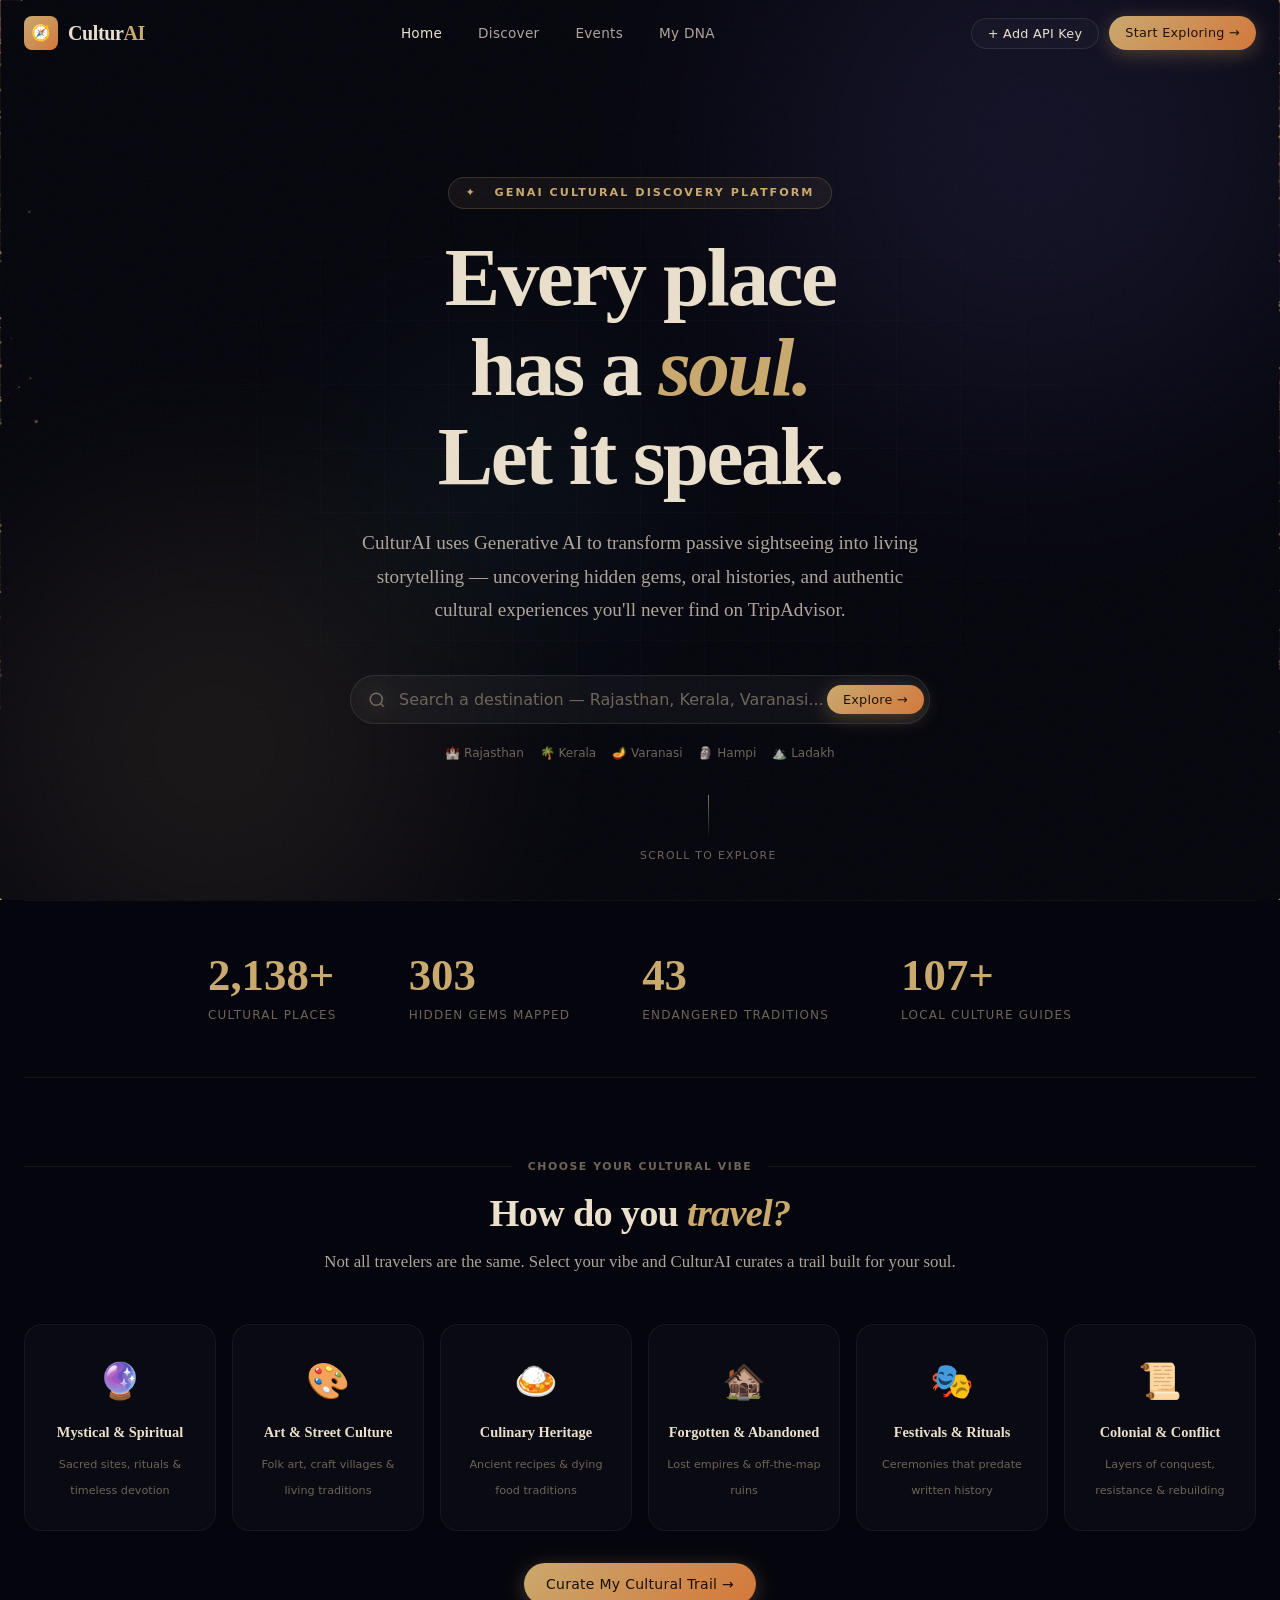
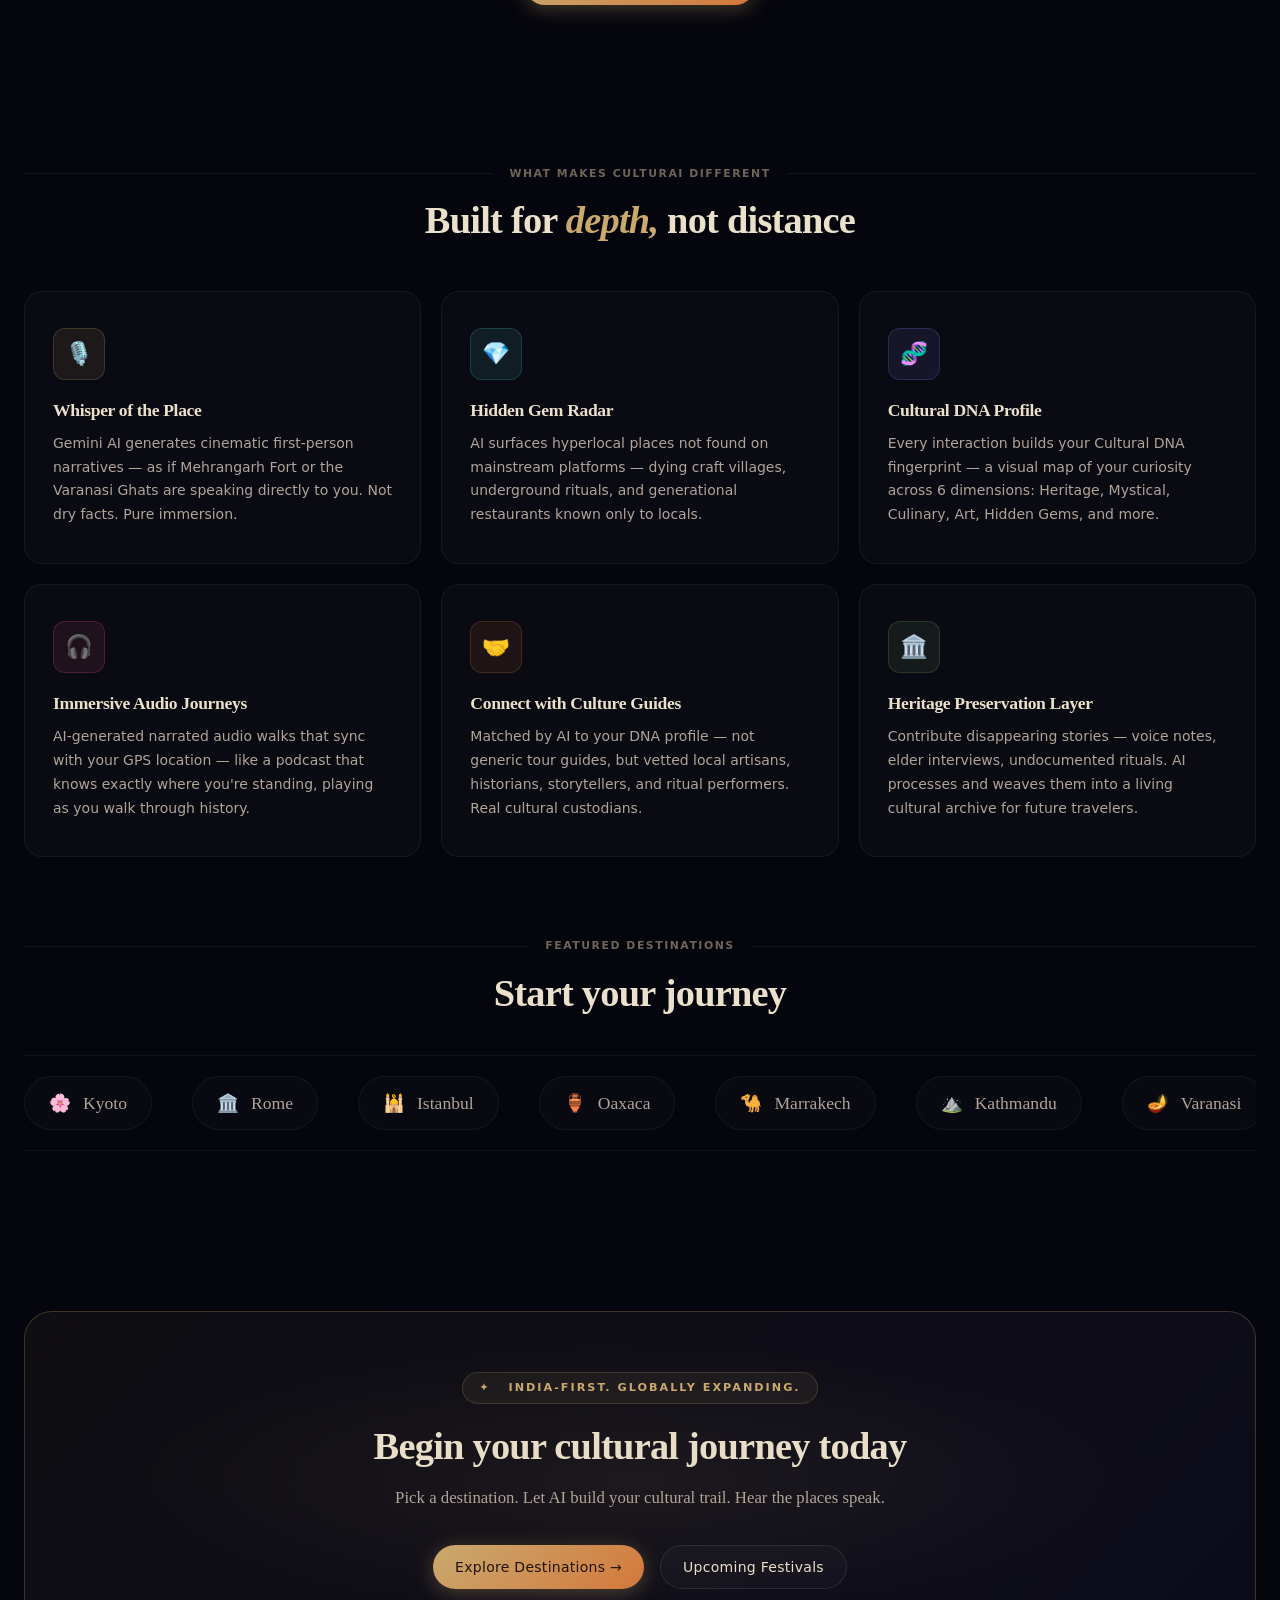
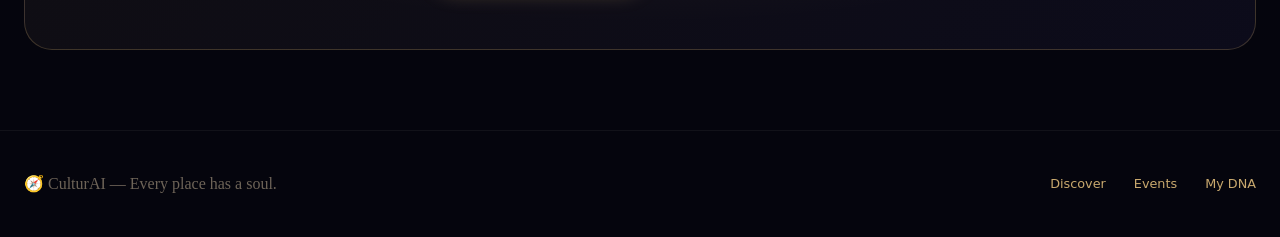
==== commit c2848f20: "Add files via upload" ====
--- a/index.html
+++ b/index.html
@@ -5,10 +5,12 @@
   <meta name="viewport" content="width=device-width, initial-scale=1.0" />
   <title>CulturAI — Every Place Has a Soul</title>
   <meta name="description" content="A GenAI-powered cultural travel platform that helps you discover hidden gems, hear the stories of ancient places, and connect with authentic cultural experiences." />
+  <meta http-equiv="Content-Security-Policy" content="default-src 'self' 'unsafe-inline' 'unsafe-eval' https://generativelanguage.googleapis.com https://fonts.googleapis.com https://fonts.gstatic.com data:; img-src 'self' data: https:;">
   <link rel="icon" href="data:image/svg+xml,<svg xmlns='http://www.w3.org/2000/svg' viewBox='0 0 100 100'><text y='.9em' font-size='90'>🧭</text></svg>" />
   <link rel="stylesheet" href="css/styles.css" />
 </head>
 <body>
+<main>
 
 <!-- ═══ NAVIGATION ═══════════════════════════════════════════ -->
 <nav class="nav" id="main-nav">
@@ -339,5 +341,6 @@
   initReveal();
 });
 </script>
+</main>
 </body>
 </html>
